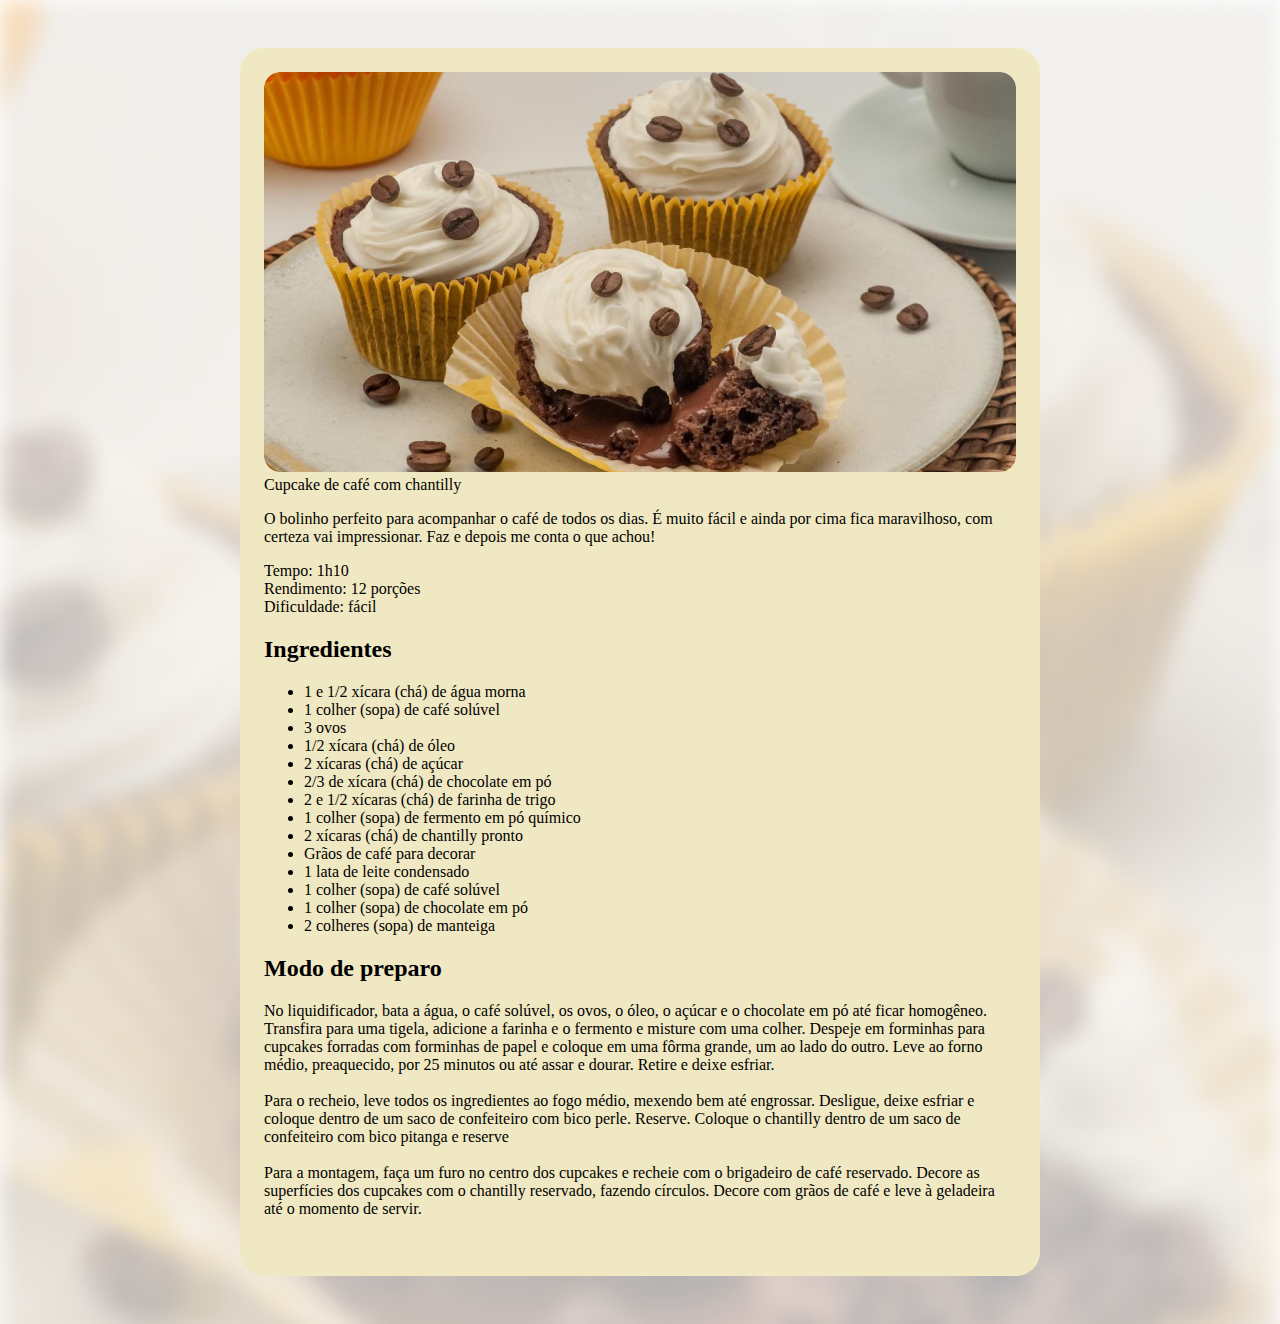
==== index.html @ 3e3070ae "Adicionando imagens" ====
<!DOCTYPE html>
<html lang="pt-br">
  <head>
    <meta charset="UTF-8" />
    <meta name="viewport" content="width=device-width, initial-scale=1.0" />
    <title>Página da receita</title>
    <link rel="stylesheet" href="style.css" />
  </head>
  <body>
    <div id="page">
      <img src="./assets/Imagens/image.png" alt="Cupcake de café" />
      <main>
        <section id="about">Cupcake de café com chantilly</section>
        <p>
          O bolinho perfeito para acompanhar o café de todos os dias. É muito
          fácil e ainda por cima fica maravilhoso, com certeza vai impressionar.
          Faz e depois me conta o que achou!
        </p>
        <p>
          Tempo: 1h10 <br />
          Rendimento: 12 porções <br />
          Dificuldade: fácil
        </p>
        <section id="ingredients">
          <h2>Ingredientes</h2>
          <ul>
            <li>1 e 1/2 xícara (chá) de água morna</li>
            <li>1 colher (sopa) de café solúvel</li>
            <li>3 ovos</li>
            <li>1/2 xícara (chá) de óleo</li>
            <li>2 xícaras (chá) de açúcar</li>
            <li>2/3 de xícara (chá) de chocolate em pó</li>
            <li>2 e 1/2 xícaras (chá) de farinha de trigo</li>
            <li>1 colher (sopa) de fermento em pó químico</li>
            <li>2 xícaras (chá) de chantilly pronto</li>
            <li>Grãos de café para decorar</li>
            <li>1 lata de leite condensado</li>
            <li>1 colher (sopa) de café solúvel</li>
            <li>1 colher (sopa) de chocolate em pó</li>
            <li>2 colheres (sopa) de manteiga</li>
          </ul>
        </section>
        <section id="preparation">
          <h2>Modo de preparo</h2>
          <p>
            No liquidificador, bata a água, o café solúvel, os ovos, o óleo, o
            açúcar e o chocolate em pó até ficar homogêneo. Transfira para uma
            tigela, adicione a farinha e o fermento e misture com uma colher.
            Despeje em forminhas para cupcakes forradas com forminhas de papel e
            coloque em uma fôrma grande, um ao lado do outro. Leve ao forno
            médio, preaquecido, por 25 minutos ou até assar e dourar. Retire e
            deixe esfriar.
            <br /><br />
            Para o recheio, leve todos os ingredientes ao fogo médio, mexendo
            bem até engrossar. Desligue, deixe esfriar e coloque dentro de um
            saco de confeiteiro com bico perle. Reserve. Coloque o chantilly
            dentro de um saco de confeiteiro com bico pitanga e reserve
            <br /><br />

            Para a montagem, faça um furo no centro dos cupcakes e recheie com o
            brigadeiro de café reservado. Decore as superfícies dos cupcakes com
            o chantilly reservado, fazendo círculos. Decore com grãos de café e
            leve à geladeira até o momento de servir. <br /><br />
          </p>
        </section>
      </main>
    </div>
  </body>
</html>
---- style.css ----
body {
  background-image: url(assets/Imagens/bg-image.png);
  background-size: cover;
}

#page {
  box-sizing: border-box;
  width: 800px;
  padding: 24px;
  background-color: #f0e8c2;
  border-radius: 24px;
  margin: 48px auto;
}

img {
  border-radius: 16px;
}
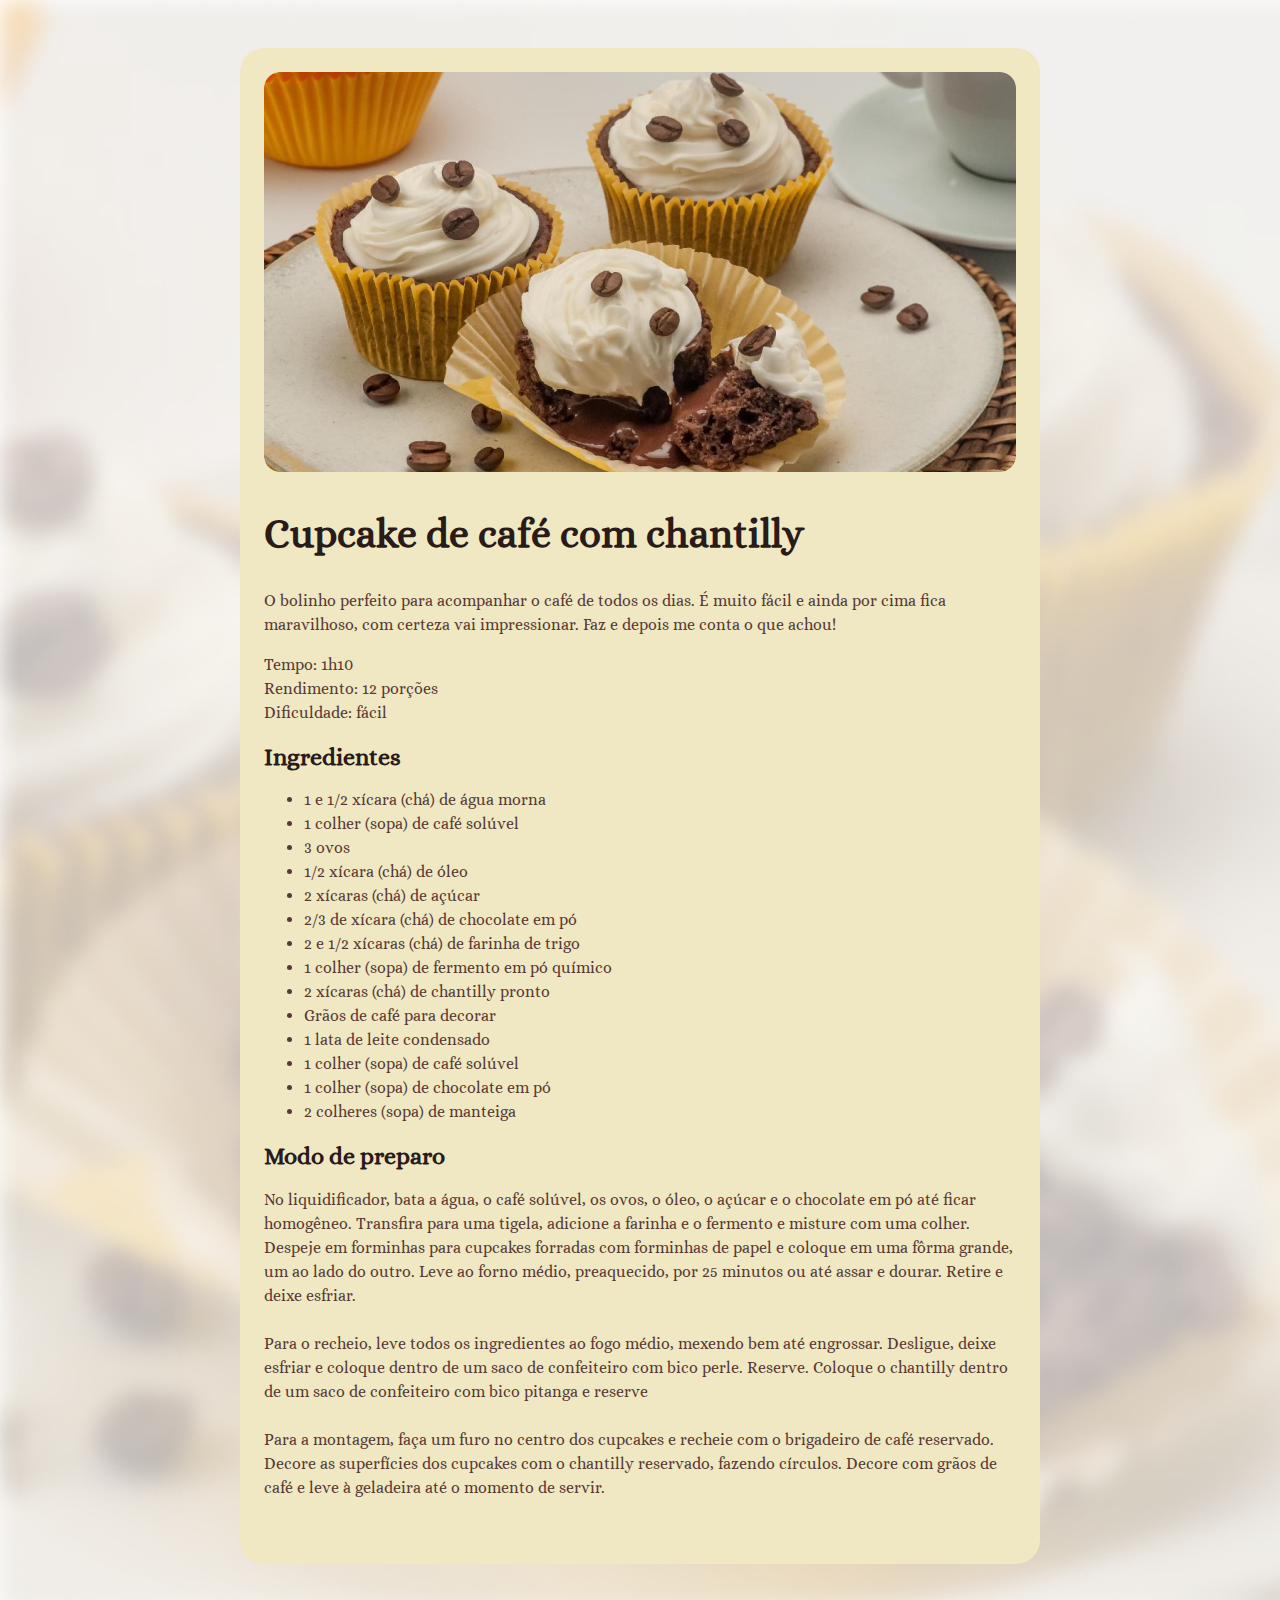
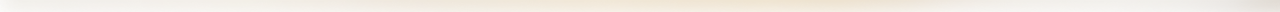
==== commit 0362d0ad: "Trabalhando as fontes" ====
--- a/index.html
+++ b/index.html
@@ -5,12 +5,16 @@
     <meta name="viewport" content="width=device-width, initial-scale=1.0" />
     <title>Página da receita</title>
     <link rel="stylesheet" href="style.css" />
+    <link
+      href="https://fonts.googleapis.com/css2?family=Alice&display=swap"
+      rel="stylesheet"
+    />
   </head>
   <body>
     <div id="page">
       <img src="./assets/Imagens/image.png" alt="Cupcake de café" />
       <main>
-        <section id="about">Cupcake de café com chantilly</section>
+        <section id="about"><h1>Cupcake de café com chantilly</h1></section>
         <p>
           O bolinho perfeito para acompanhar o café de todos os dias. É muito
           fácil e ainda por cima fica maravilhoso, com certeza vai impressionar.
--- a/style.css
+++ b/style.css
@@ -1,3 +1,9 @@
+:root {
+  font-family: "Alice", serif;
+  line-height: 150%;
+  color: #573a37;
+}
+
 body {
   background-image: url(assets/Imagens/bg-image.png);
   background-size: cover;
@@ -15,3 +21,17 @@
 img {
   border-radius: 16px;
 }
+
+h1 {
+  line-height: 140%;
+  font-size: 40px;
+}
+
+h2 {
+  font-size: 24px;
+}
+
+h1,
+h2 {
+  color: #291b1a;
+}
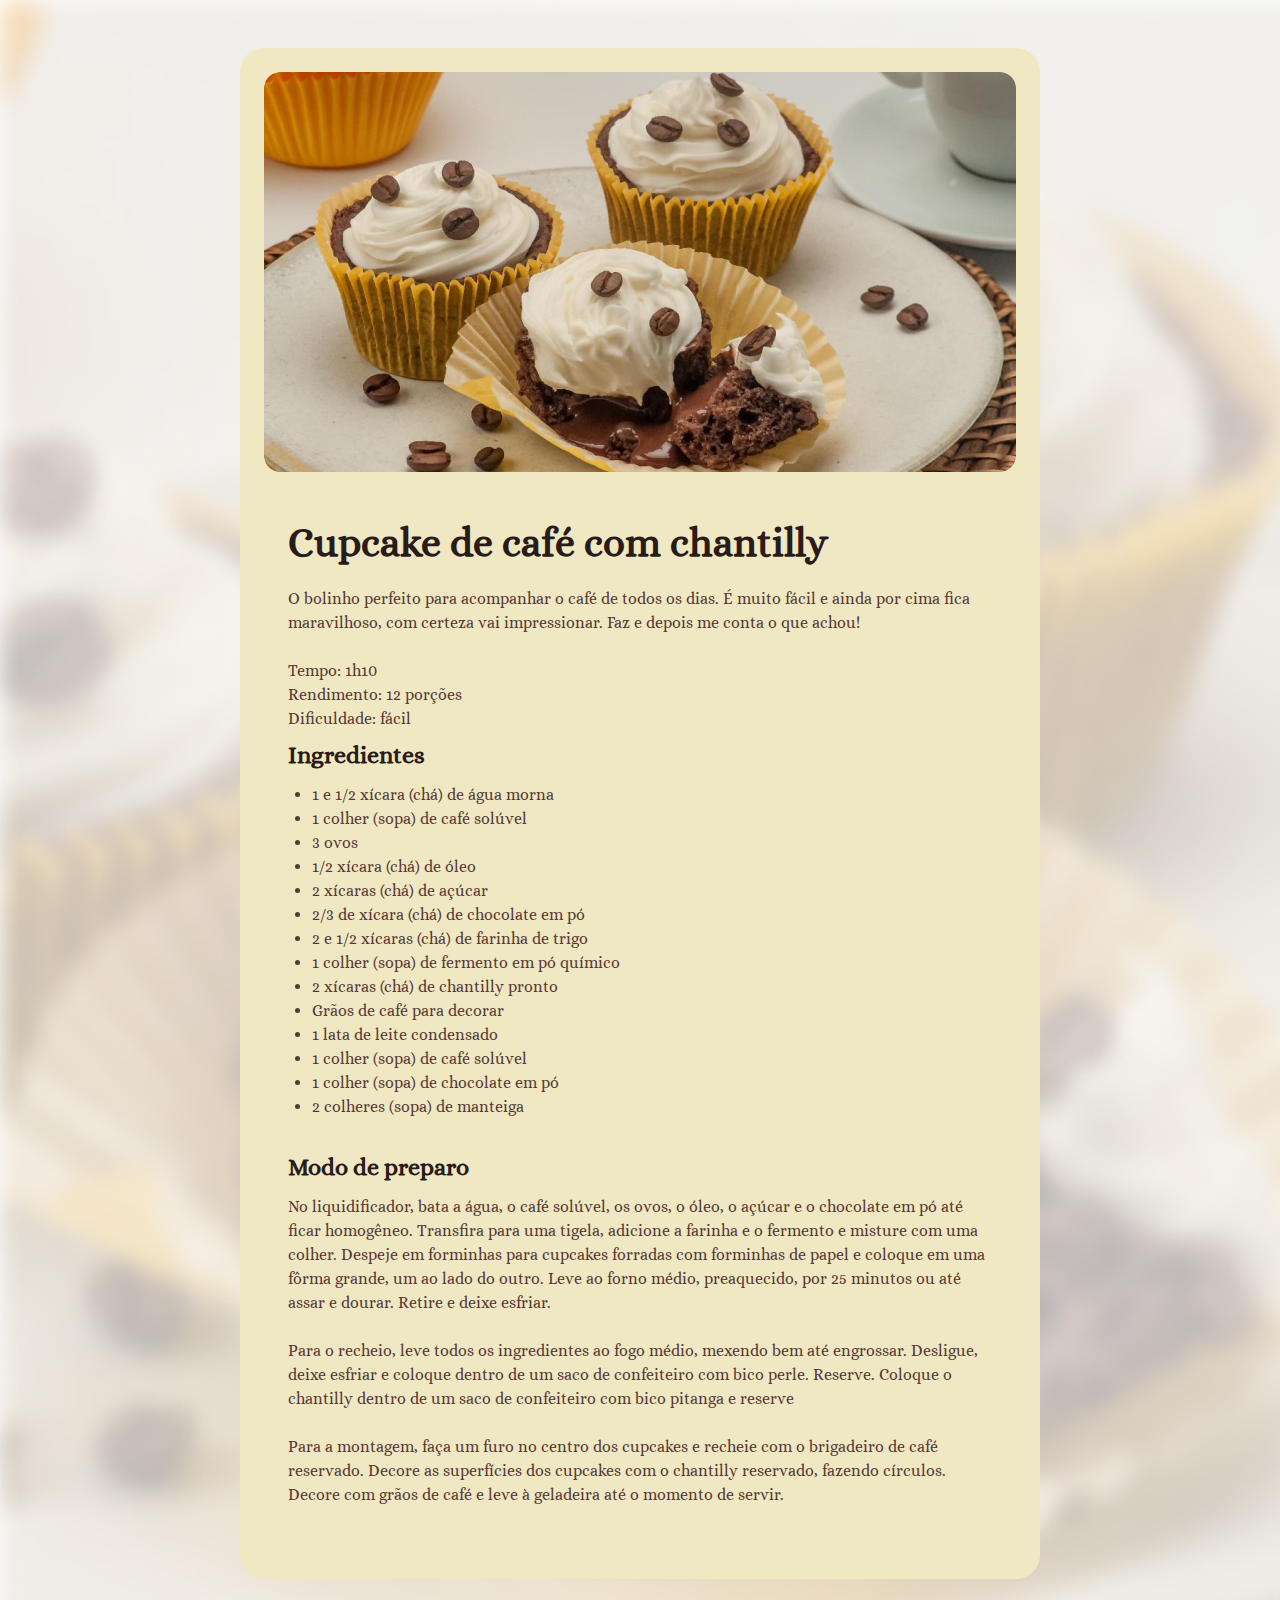
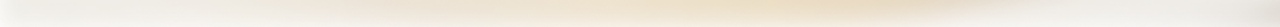
==== commit c669e76b: "Personalização de espaços" ====
--- a/index.html
+++ b/index.html
@@ -18,7 +18,8 @@
         <p>
           O bolinho perfeito para acompanhar o café de todos os dias. É muito
           fácil e ainda por cima fica maravilhoso, com certeza vai impressionar.
-          Faz e depois me conta o que achou!
+          Faz e depois me conta o que achou! <br />
+          <br />
         </p>
         <p>
           Tempo: 1h10 <br />
--- a/style.css
+++ b/style.css
@@ -1,3 +1,8 @@
+* {
+  margin: 0;
+  padding: 0;
+}
+
 :root {
   font-family: "Alice", serif;
   line-height: 150%;
@@ -22,6 +27,18 @@
   border-radius: 16px;
 }
 
+main {
+  padding: 24px;
+}
+
+section + section {
+  margin-top: 24px;
+}
+
+#about p + p {
+  margin-top: 12px;
+}
+
 h1 {
   line-height: 140%;
   font-size: 40px;
@@ -34,4 +51,10 @@
 h1,
 h2 {
   color: #291b1a;
+  margin-bottom: 4px;
+  line-height: 200%;
 }
+
+ul {
+  padding-left: 24px;
+}
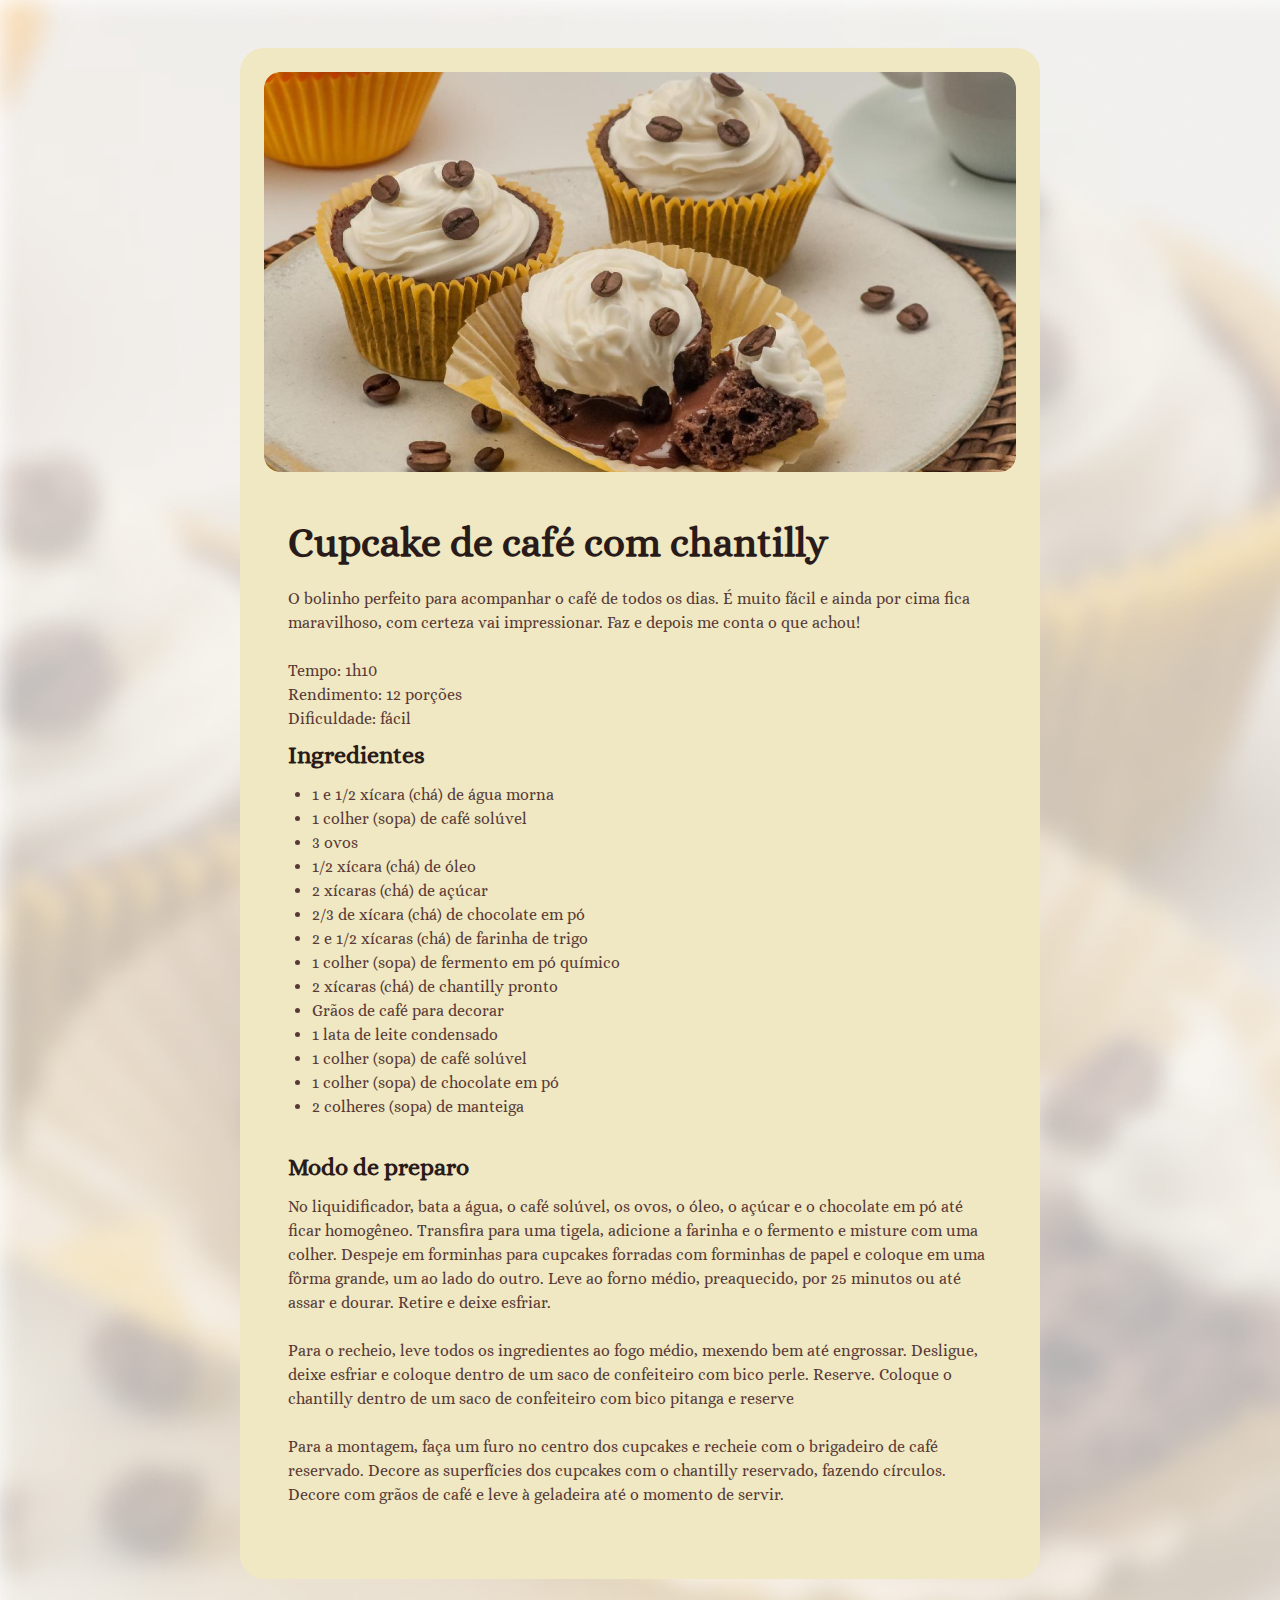
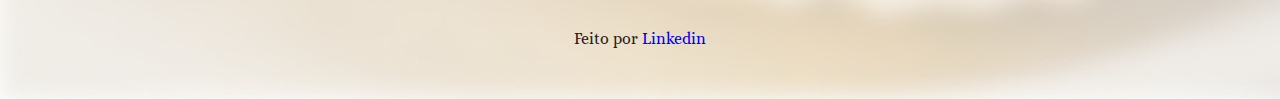
==== commit 3049255c: "Adicionando footer" ====
--- a/index.html
+++ b/index.html
@@ -70,5 +70,11 @@
         </section>
       </main>
     </div>
+    <footer>
+      Feito por
+      <a href="https://www.linkedin.com/in/vitusantana/" target="_blank"
+        >Linkedin</a
+      >
+    </footer>
   </body>
 </html>
--- a/style.css
+++ b/style.css
@@ -58,3 +58,13 @@
 ul {
   padding-left: 24px;
 }
+
+footer {
+  color: #291b1a;
+  text-align: center;
+  padding-bottom: 48px;
+}
+
+a {
+  text-decoration: none;
+}
